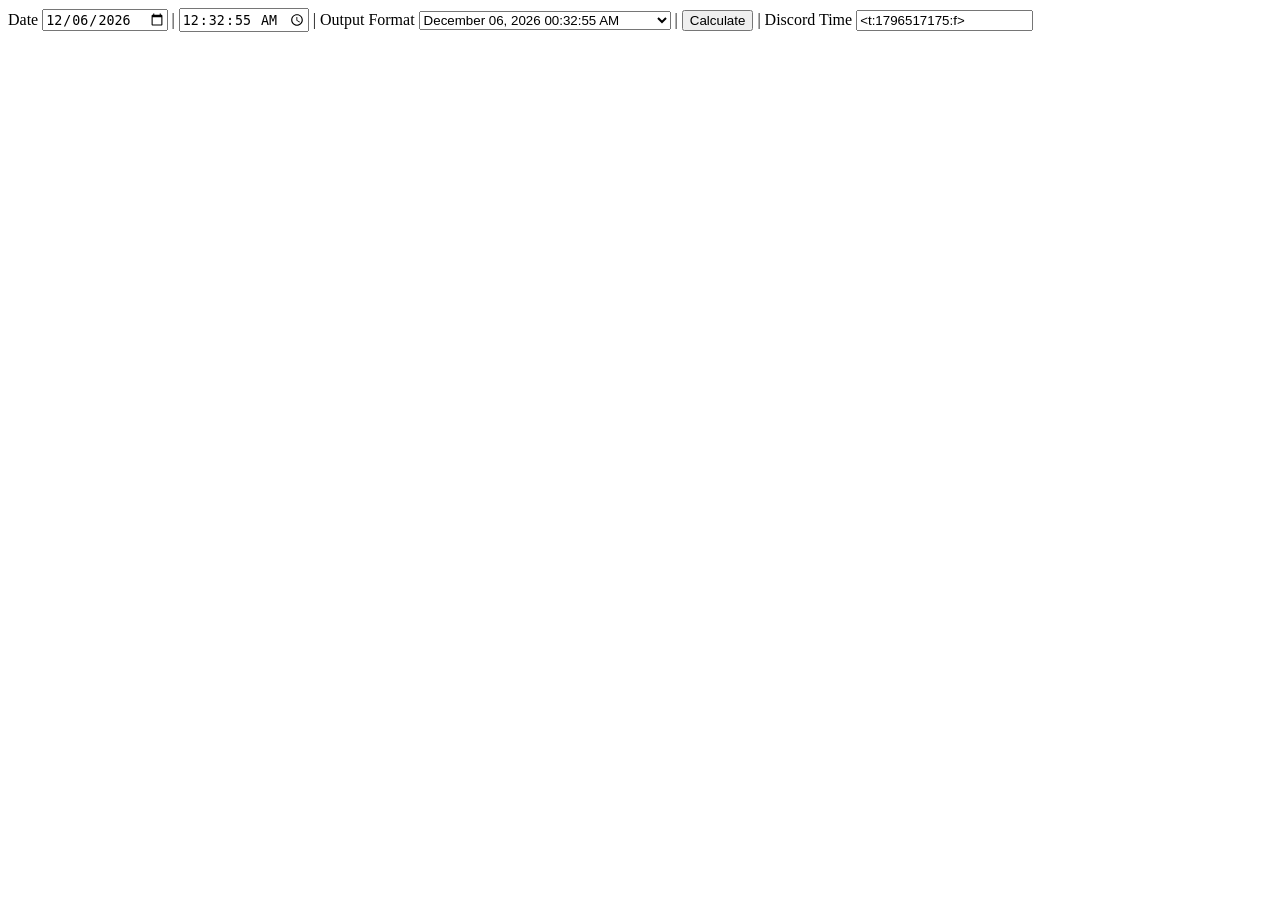
==== dmt/index.html @ ddac8bb7 "added dmt in repo and favicon" ====
<!DOCTYPE html>
<html lang="en">

	<head>
		    <meta charset="UTF-8">
		        <meta name="viewport" content="width=device-width, initial-scale=1.0">
			    <title>Discord Time Calculator</title>
			        <script src="discordmagictime.js" defer></script>
	</head>

	<body>
		    <label for="localdate">Date</label>
		        <input type="date" id="localdate" name="localdate" value="" min="" max="" onclick="calcUTC();" required>
			    |
			        <label for="localtime"></label>
				    <input type="time" id="localtime" name="localtime" min="" max="" onclick="calcUTC();" required>
				        |
					    <label for="outputFormat">Output Format</label>
					        <select name="outputFormat" id="outputFormat" onclick="calcUTC();"></select>
						    |
						        <input type="button" onclick="calcUTC()" value="Calculate">
							    |
							        <label for="discorttime">Discord Time</label>
								    <input type="text" id="discorttime" name="discorttime">
	</body>

</html>
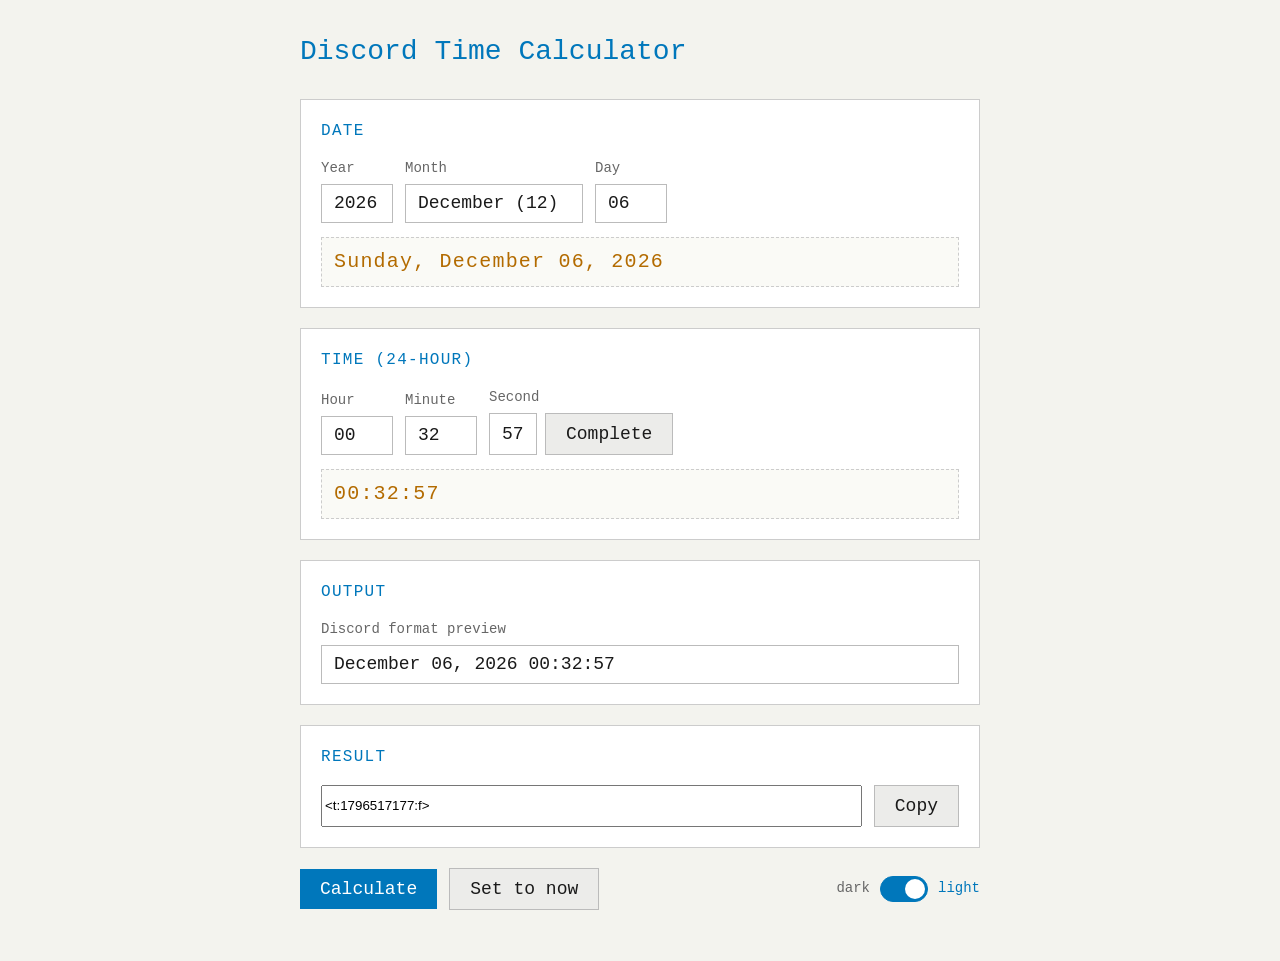
==== commit 303e429c: "update DMT to have a better UI" ====
--- a/dmt/index.html
+++ b/dmt/index.html
@@ -1,27 +1,99 @@
 <!DOCTYPE html>
 <html lang="en">
 
-	<head>
-		    <meta charset="UTF-8">
-		        <meta name="viewport" content="width=device-width, initial-scale=1.0">
-			    <title>Discord Time Calculator</title>
-			        <script src="discordmagictime.js" defer></script>
-	</head>
+<head>
+  <meta charset="UTF-8">
+  <meta name="viewport" content="width=device-width, initial-scale=1.0">
+  <title>Discord Time Calculator</title>
+  <script>
+    (function () {
+      var stored = localStorage.getItem('dmt-theme');
+      var theme = stored === 'light' || stored === 'dark'
+        ? stored
+        : (window.matchMedia('(prefers-color-scheme: light)').matches ? 'light' : 'dark');
+      document.documentElement.setAttribute('data-theme', theme);
+    })();
+  </script>
+  <link rel="stylesheet" href="styles.css">
+  <script src="discordmagictime.js" defer></script>
+</head>
 
-	<body>
-		    <label for="localdate">Date</label>
-		        <input type="date" id="localdate" name="localdate" value="" min="" max="" onclick="calcUTC();" required>
-			    |
-			        <label for="localtime"></label>
-				    <input type="time" id="localtime" name="localtime" min="" max="" onclick="calcUTC();" required>
-				        |
-					    <label for="outputFormat">Output Format</label>
-					        <select name="outputFormat" id="outputFormat" onclick="calcUTC();"></select>
-						    |
-						        <input type="button" onclick="calcUTC()" value="Calculate">
-							    |
-							        <label for="discorttime">Discord Time</label>
-								    <input type="text" id="discorttime" name="discorttime">
-	</body>
+<body>
+  <div class="dmt-app">
+    <header class="dmt-header">
+      <h1>Discord Time Calculator</h1>
+    </header>
+
+    <section class="dmt-panel">
+      <h2 class="dmt-panel-title">Date</h2>
+      <div class="dmt-row">
+        <div class="dmt-field">
+          <label for="date-year">Year</label>
+          <select id="date-year" aria-label="Year"></select>
+        </div>
+        <div class="dmt-field">
+          <label for="date-month">Month</label>
+          <select id="date-month" aria-label="Month"></select>
+        </div>
+        <div class="dmt-field">
+          <label for="date-day">Day</label>
+          <select id="date-day" aria-label="Day"></select>
+        </div>
+      </div>
+      <div class="dmt-time-display" id="date-preview" aria-live="polite">1970-01-01</div>
+    </section>
+
+    <section class="dmt-panel">
+      <h2 class="dmt-panel-title">Time (24-hour)</h2>
+      <div class="dmt-row">
+        <div class="dmt-field">
+          <label for="time-hour">Hour</label>
+          <select id="time-hour" aria-label="Hour (00–23)"></select>
+        </div>
+        <div class="dmt-field">
+          <label for="time-minute">Minute</label>
+          <select id="time-minute" aria-label="Minute"></select>
+        </div>
+        <div class="dmt-field dmt-field-with-btn">
+          <label for="time-second">Second</label>
+          <div class="dmt-field-control">
+            <select id="time-second" aria-label="Second"></select>
+            <button type="button" class="dmt-btn dmt-btn-secondary dmt-btn-inline" id="complete-btn">Complete</button>
+          </div>
+        </div>
+      </div>
+      <div class="dmt-time-display" id="time-preview" aria-live="polite">00:00:00</div>
+    </section>
+
+    <section class="dmt-panel">
+      <h2 class="dmt-panel-title">Output</h2>
+      <div class="dmt-field dmt-field-wide">
+        <label for="outputFormat">Discord format preview</label>
+        <select id="outputFormat" aria-label="Output format"></select>
+      </div>
+    </section>
+
+    <section class="dmt-panel">
+      <h2 class="dmt-panel-title">Result</h2>
+      <div class="dmt-output-row">
+        <input type="text" id="discorttime" name="discorttime" readonly aria-label="Discord timestamp">
+        <button type="button" class="dmt-btn dmt-btn-secondary" id="copy-btn">Copy</button>
+      </div>
+    </section>
+
+    <div class="dmt-actions">
+      <button type="button" class="dmt-btn" id="calc-btn">Calculate</button>
+      <button type="button" class="dmt-btn dmt-btn-secondary" id="now-btn">Set to now</button>
+      <div class="dmt-theme-switch">
+        <span class="dmt-theme-label" id="theme-label-dark">dark</span>
+        <label class="dmt-switch">
+          <input type="checkbox" id="theme-switch" role="switch" aria-label="Toggle light mode">
+          <span class="dmt-switch-slider"></span>
+        </label>
+        <span class="dmt-theme-label" id="theme-label-light">light</span>
+      </div>
+    </div>
+  </div>
+</body>
 
 </html>
--- a/dmt/styles.css
+++ b/dmt/styles.css
@@ -0,0 +1,341 @@
+@font-face {
+  font-family: 'PhoenixVGA';
+  src: url('../font/Web437_PhoenixVGA_8x16.woff') format('woff');
+  font-weight: normal;
+  font-style: normal;
+}
+
+*,
+*::before,
+*::after {
+  box-sizing: border-box;
+}
+
+:root,
+[data-theme='dark'] {
+  color-scheme: dark;
+  --dmt-bg: #000;
+  --dmt-text: #fff;
+  --dmt-text-muted: #aaa;
+  --dmt-text-subtle: #888;
+  --dmt-text-faint: #666;
+  --dmt-accent: #00aaff;
+  --dmt-accent-hover: #ffaa00;
+  --dmt-panel-bg: #0a0a0a;
+  --dmt-panel-border: #333;
+  --dmt-input-bg: #111;
+  --dmt-input-border: #444;
+  --dmt-input-border-hover: #00aaff;
+  --dmt-preview-bg: #111;
+  --dmt-preview-border: #333;
+  --dmt-preview-text: #ffaa00;
+  --dmt-btn-text: #000;
+  --dmt-btn-secondary-bg: #222;
+  --dmt-btn-secondary-border: #444;
+  --dmt-btn-secondary-text: #fff;
+  --dmt-btn-secondary-hover-bg: #333;
+  --dmt-switch-track: #333;
+  --dmt-switch-thumb: #fff;
+  --dmt-switch-border: #555;
+}
+
+[data-theme='light'] {
+  color-scheme: light;
+  --dmt-bg: #f3f3ee;
+  --dmt-text: #1a1a1a;
+  --dmt-text-muted: #555;
+  --dmt-text-subtle: #666;
+  --dmt-text-faint: #777;
+  --dmt-accent: #0077bb;
+  --dmt-accent-hover: #cc7700;
+  --dmt-panel-bg: #fff;
+  --dmt-panel-border: #ccc;
+  --dmt-input-bg: #fff;
+  --dmt-input-border: #bbb;
+  --dmt-input-border-hover: #0077bb;
+  --dmt-preview-bg: #fafaf6;
+  --dmt-preview-border: #ccc;
+  --dmt-preview-text: #b36b00;
+  --dmt-btn-text: #fff;
+  --dmt-btn-secondary-bg: #ececea;
+  --dmt-btn-secondary-border: #bbb;
+  --dmt-btn-secondary-text: #1a1a1a;
+  --dmt-btn-secondary-hover-bg: #e0e0dc;
+  --dmt-switch-track: #ccc;
+  --dmt-switch-thumb: #fff;
+  --dmt-switch-border: #aaa;
+}
+
+body {
+  margin: 0;
+  min-height: 100vh;
+  background: var(--dmt-bg);
+  color: var(--dmt-text);
+  font-family: 'PhoenixVGA', monospace;
+  font-size: 18px;
+  line-height: 1.4;
+  transition: background-color 0.2s ease, color 0.2s ease;
+}
+
+.dmt-app {
+  max-width: 720px;
+  margin: 0 auto;
+  padding: 32px 20px 48px;
+}
+
+.dmt-header {
+  margin-bottom: 28px;
+}
+
+.dmt-header h1 {
+  margin: 0 0 8px;
+  color: var(--dmt-accent);
+  font-size: 28px;
+  font-weight: normal;
+}
+
+.dmt-header p {
+  margin: 0;
+  color: var(--dmt-text-muted);
+  font-size: 16px;
+}
+
+.dmt-panel {
+  border: 1px solid var(--dmt-panel-border);
+  background: var(--dmt-panel-bg);
+  padding: 20px;
+  margin-bottom: 20px;
+  transition: background-color 0.2s ease, border-color 0.2s ease;
+}
+
+.dmt-panel-title {
+  margin: 0 0 16px;
+  color: var(--dmt-accent);
+  font-size: 16px;
+  font-weight: normal;
+  text-transform: uppercase;
+  letter-spacing: 0.08em;
+}
+
+.dmt-row {
+  display: flex;
+  flex-wrap: wrap;
+  gap: 12px;
+  align-items: flex-end;
+}
+
+.dmt-field {
+  display: flex;
+  flex-direction: column;
+  gap: 6px;
+  min-width: 0;
+}
+
+.dmt-field label {
+  color: var(--dmt-text-subtle);
+  font-size: 14px;
+}
+
+.dmt-field select,
+.dmt-field input[type="text"] {
+  appearance: none;
+  background: var(--dmt-input-bg);
+  border: 1px solid var(--dmt-input-border);
+  color: var(--dmt-text);
+  font-family: inherit;
+  font-size: 18px;
+  padding: 8px 12px;
+  min-width: 72px;
+  cursor: pointer;
+  transition: background-color 0.2s ease, border-color 0.2s ease, color 0.2s ease;
+}
+
+.dmt-field select:hover,
+.dmt-field input[type="text"]:hover {
+  border-color: var(--dmt-input-border-hover);
+}
+
+.dmt-field select:focus,
+.dmt-field input[type="text"]:focus {
+  outline: none;
+  border-color: var(--dmt-accent);
+  box-shadow: 0 0 0 1px var(--dmt-accent);
+}
+
+.dmt-field-wide select {
+  min-width: 100%;
+  width: 100%;
+}
+
+.dmt-field-control {
+  display: flex;
+  gap: 8px;
+  align-items: stretch;
+}
+
+.dmt-field-control select {
+  flex: 1;
+  min-width: 0;
+}
+
+.dmt-btn-inline {
+  padding: 8px 12px;
+  font-size: 16px;
+  white-space: nowrap;
+}
+
+.dmt-time-display {
+  margin-top: 14px;
+  padding: 10px 12px;
+  background: var(--dmt-preview-bg);
+  border: 1px dashed var(--dmt-preview-border);
+  color: var(--dmt-preview-text);
+  font-size: 20px;
+  letter-spacing: 0.06em;
+  transition: background-color 0.2s ease, border-color 0.2s ease, color 0.2s ease;
+}
+
+.dmt-actions {
+  display: flex;
+  flex-wrap: wrap;
+  gap: 12px;
+  align-items: center;
+}
+
+.dmt-btn {
+  appearance: none;
+  background: var(--dmt-accent);
+  border: none;
+  color: var(--dmt-btn-text);
+  cursor: pointer;
+  font-family: inherit;
+  font-size: 18px;
+  padding: 10px 20px;
+  transition: background-color 0.2s ease, color 0.2s ease;
+}
+
+.dmt-btn:hover {
+  background: var(--dmt-accent-hover);
+}
+
+.dmt-btn-secondary {
+  background: var(--dmt-btn-secondary-bg);
+  border: 1px solid var(--dmt-btn-secondary-border);
+  color: var(--dmt-btn-secondary-text);
+}
+
+.dmt-btn-secondary:hover {
+  background: var(--dmt-btn-secondary-hover-bg);
+  border-color: var(--dmt-accent);
+  color: var(--dmt-accent);
+}
+
+.dmt-output-row {
+  display: flex;
+  gap: 12px;
+  align-items: stretch;
+}
+
+.dmt-output-row input[type="text"] {
+  flex: 1;
+  min-width: 0;
+}
+
+.dmt-output-row .dmt-btn {
+  flex-shrink: 0;
+}
+
+.dmt-hint {
+  margin: 10px 0 0;
+  color: var(--dmt-text-faint);
+  font-size: 14px;
+}
+
+.dmt-theme-switch {
+  display: inline-flex;
+  align-items: center;
+  gap: 10px;
+  margin-left: auto;
+  user-select: none;
+}
+
+.dmt-theme-label {
+  color: var(--dmt-text-subtle);
+  font-size: 14px;
+  text-transform: lowercase;
+}
+
+.dmt-theme-label-active {
+  color: var(--dmt-accent);
+}
+
+.dmt-switch {
+  position: relative;
+  display: inline-block;
+  width: 48px;
+  height: 26px;
+  flex-shrink: 0;
+}
+
+.dmt-switch input {
+  position: absolute;
+  opacity: 0;
+  width: 0;
+  height: 0;
+}
+
+.dmt-switch-slider {
+  position: absolute;
+  inset: 0;
+  background: var(--dmt-switch-track);
+  border: 1px solid var(--dmt-switch-border);
+  border-radius: 26px;
+  cursor: pointer;
+  transition: background-color 0.2s ease, border-color 0.2s ease;
+}
+
+.dmt-switch-slider::before {
+  content: '';
+  position: absolute;
+  top: 2px;
+  left: 2px;
+  width: 20px;
+  height: 20px;
+  background: var(--dmt-switch-thumb);
+  border-radius: 50%;
+  transition: transform 0.2s ease;
+}
+
+.dmt-switch input:checked + .dmt-switch-slider {
+  background: var(--dmt-accent);
+  border-color: var(--dmt-accent);
+}
+
+.dmt-switch input:checked + .dmt-switch-slider::before {
+  transform: translateX(22px);
+}
+
+.dmt-switch input:focus-visible + .dmt-switch-slider {
+  box-shadow: 0 0 0 2px var(--dmt-accent);
+}
+
+@media (max-width: 540px) {
+  .dmt-row {
+    flex-direction: column;
+    align-items: stretch;
+  }
+
+  .dmt-field select {
+    width: 100%;
+  }
+
+  .dmt-output-row {
+    flex-direction: column;
+  }
+
+  .dmt-theme-switch {
+    margin-left: 0;
+    width: 100%;
+    justify-content: center;
+  }
+}
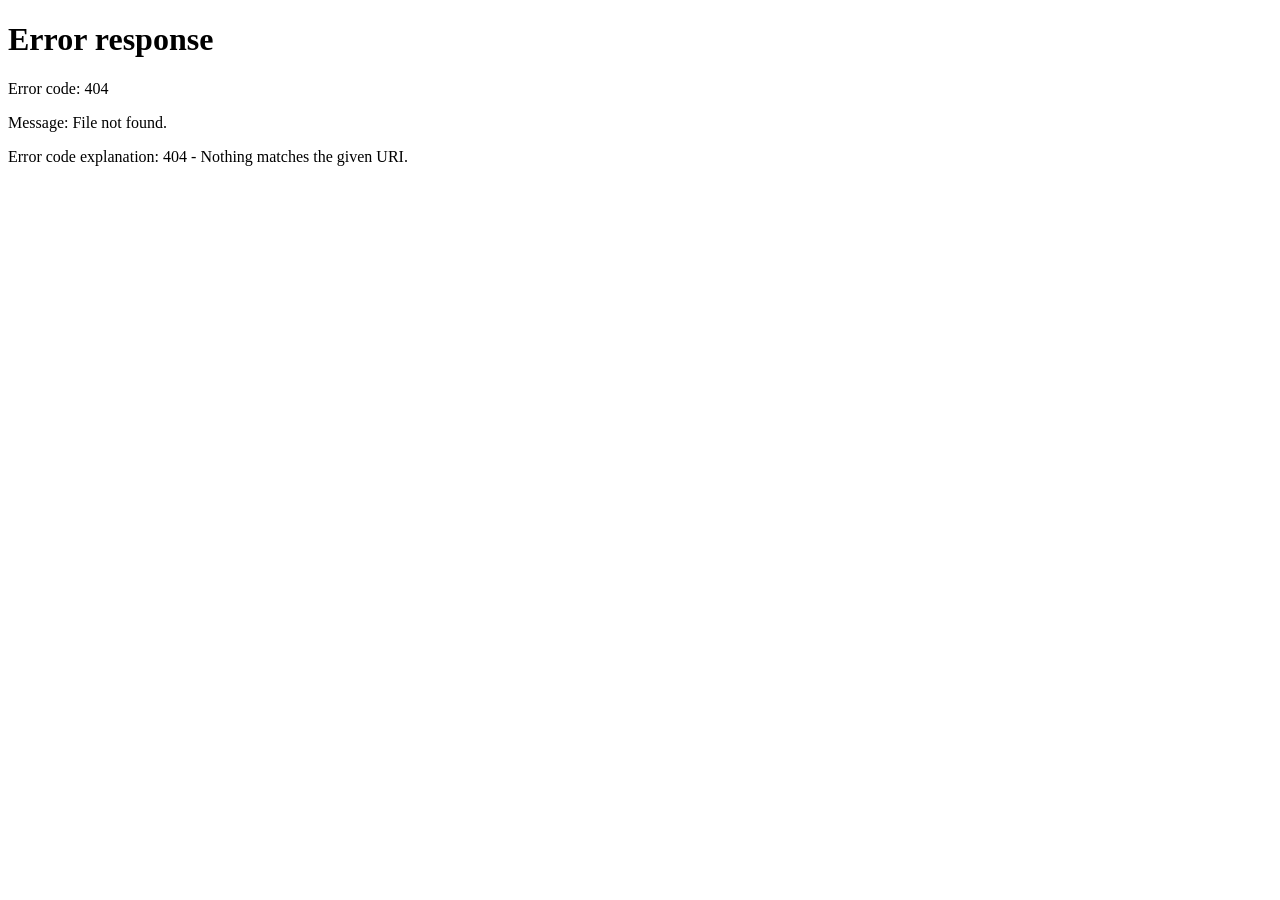
==== commit c42ea3a4: "Add tools routing helpers, fonts, and redirect old DMT. Ship VGA/Tiny5 webfonts, a local serve/proxy" ====
--- a/dmt/index.html
+++ b/dmt/index.html
@@ -1,99 +1,12 @@
 <!DOCTYPE html>
 <html lang="en">
-
 <head>
   <meta charset="UTF-8">
-  <meta name="viewport" content="width=device-width, initial-scale=1.0">
-  <title>Discord Time Calculator</title>
-  <script>
-    (function () {
-      var stored = localStorage.getItem('dmt-theme');
-      var theme = stored === 'light' || stored === 'dark'
-        ? stored
-        : (window.matchMedia('(prefers-color-scheme: light)').matches ? 'light' : 'dark');
-      document.documentElement.setAttribute('data-theme', theme);
-    })();
-  </script>
-  <link rel="stylesheet" href="styles.css">
-  <script src="discordmagictime.js" defer></script>
+  <meta http-equiv="refresh" content="0; url=/tools/dmt">
+  <title>Redirecting…</title>
+  <script>location.replace('/tools/dmt');</script>
 </head>
-
 <body>
-  <div class="dmt-app">
-    <header class="dmt-header">
-      <h1>Discord Time Calculator</h1>
-    </header>
-
-    <section class="dmt-panel">
-      <h2 class="dmt-panel-title">Date</h2>
-      <div class="dmt-row">
-        <div class="dmt-field">
-          <label for="date-year">Year</label>
-          <select id="date-year" aria-label="Year"></select>
-        </div>
-        <div class="dmt-field">
-          <label for="date-month">Month</label>
-          <select id="date-month" aria-label="Month"></select>
-        </div>
-        <div class="dmt-field">
-          <label for="date-day">Day</label>
-          <select id="date-day" aria-label="Day"></select>
-        </div>
-      </div>
-      <div class="dmt-time-display" id="date-preview" aria-live="polite">1970-01-01</div>
-    </section>
-
-    <section class="dmt-panel">
-      <h2 class="dmt-panel-title">Time (24-hour)</h2>
-      <div class="dmt-row">
-        <div class="dmt-field">
-          <label for="time-hour">Hour</label>
-          <select id="time-hour" aria-label="Hour (00–23)"></select>
-        </div>
-        <div class="dmt-field">
-          <label for="time-minute">Minute</label>
-          <select id="time-minute" aria-label="Minute"></select>
-        </div>
-        <div class="dmt-field dmt-field-with-btn">
-          <label for="time-second">Second</label>
-          <div class="dmt-field-control">
-            <select id="time-second" aria-label="Second"></select>
-            <button type="button" class="dmt-btn dmt-btn-secondary dmt-btn-inline" id="complete-btn">Complete</button>
-          </div>
-        </div>
-      </div>
-      <div class="dmt-time-display" id="time-preview" aria-live="polite">00:00:00</div>
-    </section>
-
-    <section class="dmt-panel">
-      <h2 class="dmt-panel-title">Output</h2>
-      <div class="dmt-field dmt-field-wide">
-        <label for="outputFormat">Discord format preview</label>
-        <select id="outputFormat" aria-label="Output format"></select>
-      </div>
-    </section>
-
-    <section class="dmt-panel">
-      <h2 class="dmt-panel-title">Result</h2>
-      <div class="dmt-output-row">
-        <input type="text" id="discorttime" name="discorttime" readonly aria-label="Discord timestamp">
-        <button type="button" class="dmt-btn dmt-btn-secondary" id="copy-btn">Copy</button>
-      </div>
-    </section>
-
-    <div class="dmt-actions">
-      <button type="button" class="dmt-btn" id="calc-btn">Calculate</button>
-      <button type="button" class="dmt-btn dmt-btn-secondary" id="now-btn">Set to now</button>
-      <div class="dmt-theme-switch">
-        <span class="dmt-theme-label" id="theme-label-dark">dark</span>
-        <label class="dmt-switch">
-          <input type="checkbox" id="theme-switch" role="switch" aria-label="Toggle light mode">
-          <span class="dmt-switch-slider"></span>
-        </label>
-        <span class="dmt-theme-label" id="theme-label-light">light</span>
-      </div>
-    </div>
-  </div>
+  <p>Moved to <a href="/tools/dmt">/tools/dmt</a>.</p>
 </body>
-
 </html>
